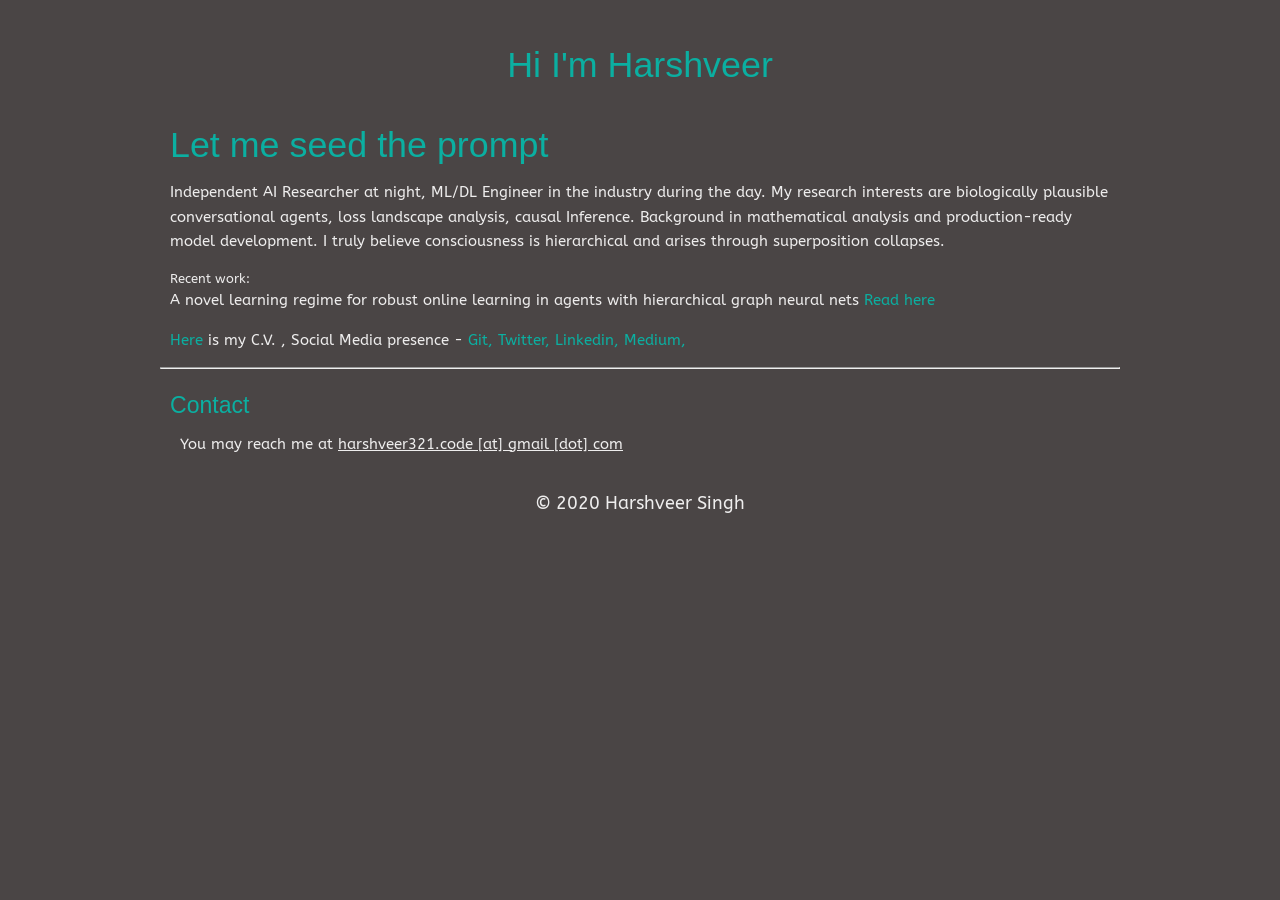
==== index.html @ df56042c "Update index.html" ====
<!DOCTYPE html>
<html lang="en">
<head>

  <meta charset="UTF-8" />
  <link href='http://fonts.googleapis.com/css?family=ABeeZee' rel='stylesheet' type='text/css' />
  <link href='http://fonts.googleapis.com/css?family=Enriqueta' rel='stylesheet' type='text/css' />
  <link rel="stylesheet" type="text/css" href="in-response.css" title="In Response" media="all" />
  <meta name="viewport" content="width=device-width, initial-scale=0.6" />
  <title>Harshveer</title>
</head>

<body class="light">
<div id="layout">
 
  <div class="row">
    <div class="col c12">
      <h2 class="aligncenter">Hi I'm Harshveer</h1>
    </div>
  </div>

  <div class="row">
    <div class="col c12">
      <h2>Let me seed the prompt</h2>
      <p>Independent AI Researcher at night, ML/DL Engineer in the industry during the day. My research interests are biologically plausible conversational agents, loss landscape analysis, causal Inference. Background in mathematical analysis and production-ready model development.
I truly believe consciousness is hierarchical and arises through superposition collapses.</p>
        Recent work:
        <ol>
        <li>A novel learning regime for robust online learning in agents with hierarchical graph neural nets <a href="https://github.com/llStringll/motherAI/blob/main/smashkarts_summary.md">Read here</a></li>
        </ol>
      <p><a href="docs/harshveer_singh.pdf">Here</a> is my C.V. , Social Media presence - 
        <a href="https://github.com/llStringll">Git, </a>
        <a href="https://twitter.com/stringharsh">Twitter, </a>
        <a href="https://www.linkedin.com/in/llharshveer-singhll/">Linkedin, </a>
        <a href="https://medium.com/@harshveer_singh">Medium, </a>
                  </p>
    </div>
  </div>
  <hr>

  <div class="row">
    <div class="col c12">
      <h3>Contact</h3>
      <div class="col c10">
        <p>You may reach me at <u>harshveer321.code [at] gmail [dot] com</u></p>
      </div>
    </div>
  </div>
 </div>
  <div class="row">
    <div class="col c12 aligncenter">
      <p><span class="larger">&copy; 2020 Harshveer Singh</span><br />
    </div>
  </div>
 </div>
</body>
</html>
---- in-response.css ----
*{margin:0; padding:0;}

/* General styles */
body {background:#000 url(images/background2.jpg) top center no-repeat; color:#ccc; font:80% "ABeeZee",Tahoma,sans-serif; line-height:1.5em;}
a {color:#d06060; text-decoration:none; font-weight:400;}
a:hover {text-decoration:underline;}
p,ul,ol,dl {margin:0 0 15px 0; line-height:1.6em; font-size:1.2em;}
h1 {color:#888; font-size:4.6em; margin-bottom:0;}
h1 a {text-transform:none; font-weight:400;}
h1 a:hover {text-decoration:none; color:#eee;}
h2 {font-size:2.8em; color:#333; margin:0 0 10px;}
h3 {font-size:1.8em; margin:0 0 10px 0;}
h1,h2,h3 {font-family: 'Roboto', sans-serif; color:#d06060; font-weight:400; line-height:1.4em;}

/* Main layout container */
#layout {margin:40px auto 0; width:960px;}
body.wider #layout {margin:40px auto 0; width:1200px;}

/* Footer */
#footer {background:#0a0a0a url(images/insidebg.jpg) top center no-repeat;}
#footer .col {color:#555; border-top:1px dotted #1a1a1a; padding:20px 0;}
#footer p {text-align:center;}
#footer a {color:#555; font-weight:400; text-decoration:none; border-bottom:1px dotted #333;}
#footer a:hover {color:#aaa; text-decoration:none; border-bottom:1px dotted #888;}

/* Grid classes, fixed width, 960px with 12 columns */
.col {float:left; margin:0 10px; overflow:hidden; float:left; display:inline;}
.col img {max-width:100%;}
.row {width:960px; margin:20px auto 0; overflow:hidden;}
.row .row {margin:0 -10px; width:auto;	display:inline-block;}
.c1 {width:60px;}
.c2 {width:140px;}
.c3 {width:220px;}
.c4 {width:300px;}
.c5 {width:380px;}
.c6 {width:460px;}
.c7 {width:540px;}
.c8 {width:620px;}
.c9 {width:700px;}
.c10 {width:780px;}
.c11 {width:860px;}
.c12 {width:940px;}

/* Grid classes, fixed width, 1200px with 12 columns - add class="wider" to the <body> element to use this */
body.wider .row {width:1200px;}
body.wider .c1 {width:80px;}
body.wider .c2 {width:180px;}
body.wider .c3 {width:280px;}
body.wider .c4 {width:380px;}
body.wider .c5 {width:480px;}
body.wider .c6 {width:580px;}
body.wider .c7 {width:680px;}
body.wider .c8 {width:780px;}
body.wider .c9 {width:880px;}
body.wider .c10 {width:980px;}
body.wider .c11 {width:1080px;}
body.wider .c12 {width:1180px;}

/* Menu list styles */
ul.menu {list-style:none; margin:0; padding:10px 0; border-top:1px solid #333;}
ul.menu li {list-style:none; text-align:center; font-size:1.2em; margin:0 0 10px; padding:0 0 8px 0; color:#888; border-bottom:1px solid #333;}
ul.menu li a {font-size:1.2em; font-weight:400;}
ul.menu li a:hover {color:#eee; text-decoration:none;}

/* Additional text classes */
.slogan {color:#bbb; font-size:1.2em;}
.alignleft {text-align:left;}
.alignright {text-align:right;}
.aligncenter {text-align:center;}
.alignjustify {text-align:justify;}
.nomargin {margin:0; padding:0;}
.separator {height:100px; margin:0; padding:0; background: #0a0a0a url(images/insidebg2.jpg) bottom center no-repeat; border-bottom:1px dotted #1a1a1a;}
.larger {font-size:1.2em;}
.smaller {font-size:0.9em;}
.spacer {margin:0 20px;}
.clear {clear:both;}
.hide {display:none;}
.border {border:1px solid red;}
body .navmenu a {font-size:1.4em;}

/* Light styles, apply by using class="light" on the body HTML element */
body.light {background:#4a4545 url(images/background.jpg) top center no-repeat; color:#eeeded;}
body.light a {color:#0bafa1;}
body.light a:hover {color:#555;}
body.light h1 {color:#888; font-size:4.6em; margin-bottom:0;}
body.light h1 a:hover {color:#303030;}
body.light h2 {color:#555;}
body.light h1, body.light h2, body.light h3 {color:#0bafa1;}
body.light ul.menu {border-top:1px solid #ddd;}
body.light ul.menu li {border-bottom:1px solid #ddd;}
body.light ul.menu li a:hover {color:#333;}
body.light .separator {background: #f5f5f5 url(images/insidebg2-light.jpg) bottom center no-repeat; border-bottom:1px dotted #ccc;}
body.light .slogan {color:#888;}
body.light #footer {background:#f5f5f5 url(images/insidebg-light.jpg) top center no-repeat;}
body.light #footer .col {color:#555; border-top:1px dotted #ccc;}
body.light #footer a {color:#555; border-bottom:1px dotted #ddd;}
body.light #footer a:hover {color:#444; border-bottom:1px dotted #eee;}
body.light .navmenu a {font-size:1.4em;}

/* Alternate colors, apply by adding class="blue" (or any of the other available colors) to the body HTML element */
body.blue a {color:#3288a8;}
body.blue h1, body.blue h2, body.blue h3 {color:#3288a8;}
body.grey a {color:#666;}
body.grey h1, body.grey h2, body.grey h3 {color:#666;}

.navmenu a {font-size:1.2em; margin: 0 20px;}

div.thumbnails img {width:160px; margin:0 10px 10px 0; border-radius:12px;}
div.thumbnails img.last {margin-right:0;}

.headerimage img {border-radius:12px;}

@media only screen and (max-width : 960px){
#layout, body.wider #layout {width:auto; margin:0; padding:20px;}
.row {width:100%;}
.col {margin:0 0 20px 0;}
.c1, .c2, .c3, .c4, .c5, .c6, .c7, .c8, .c9, .c10, .c11, .c12 {width:100%;}
h1 {margin:-15px auto 5px; line-height:1.4em;}
body .navmenu {margin:0px 0 -15px;}
body .navmenu a {font-size:1.4em; display:inline-block; line-height:2.0em;padding:7px 12px; margin:0 10px 8px 0; background-color:#111; border:1px solid #222; border-radius:10px;}
body.light .navmenu a {font-size:1.4em; display:inline-block; line-height:2.0em;padding:7px 12px; margin:0 10px 8px 0; background-color:#fff; border:1px solid #eee; border-radius:10px;}
body .navmenu a.current {border-color:#444;}
body.light .navmenu a.current {border-color:#ddd;}
.headerimage img {width:100%; height:auto;}
div.thumbnails img {width:24%; margin:0;}
div.thumbnails img.last {margin-right:0;}
}
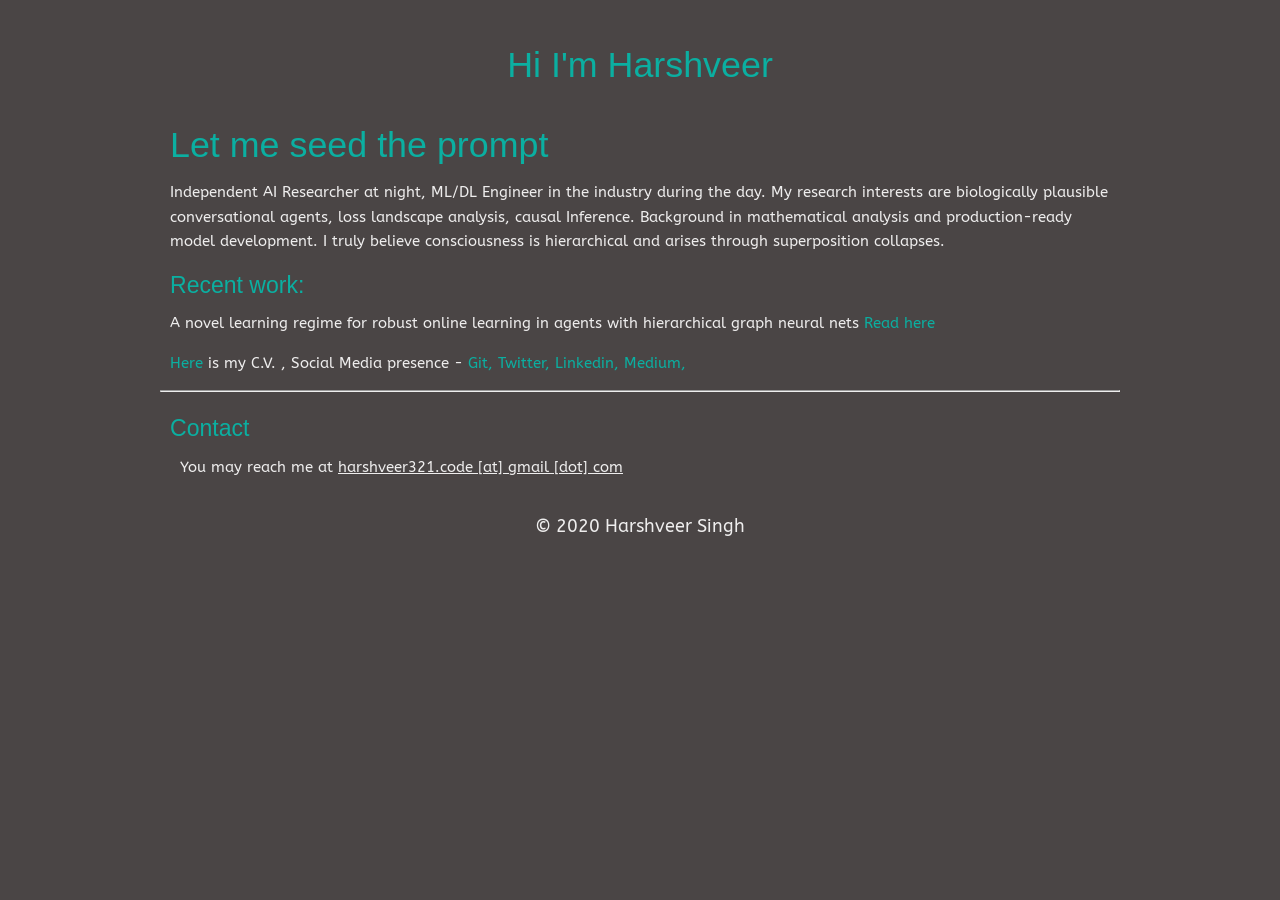
==== commit da4d7edc: "Update index.html" ====
--- a/index.html
+++ b/index.html
@@ -24,10 +24,12 @@
       <h2>Let me seed the prompt</h2>
       <p>Independent AI Researcher at night, ML/DL Engineer in the industry during the day. My research interests are biologically plausible conversational agents, loss landscape analysis, causal Inference. Background in mathematical analysis and production-ready model development.
 I truly believe consciousness is hierarchical and arises through superposition collapses.</p>
-        Recent work:
+        <p><section>
+        <h3>Recent work:</h3>
         <ol>
         <li>A novel learning regime for robust online learning in agents with hierarchical graph neural nets <a href="https://github.com/llStringll/motherAI/blob/main/smashkarts_summary.md">Read here</a></li>
         </ol>
+        </section></p>
       <p><a href="docs/harshveer_singh.pdf">Here</a> is my C.V. , Social Media presence - 
         <a href="https://github.com/llStringll">Git, </a>
         <a href="https://twitter.com/stringharsh">Twitter, </a>
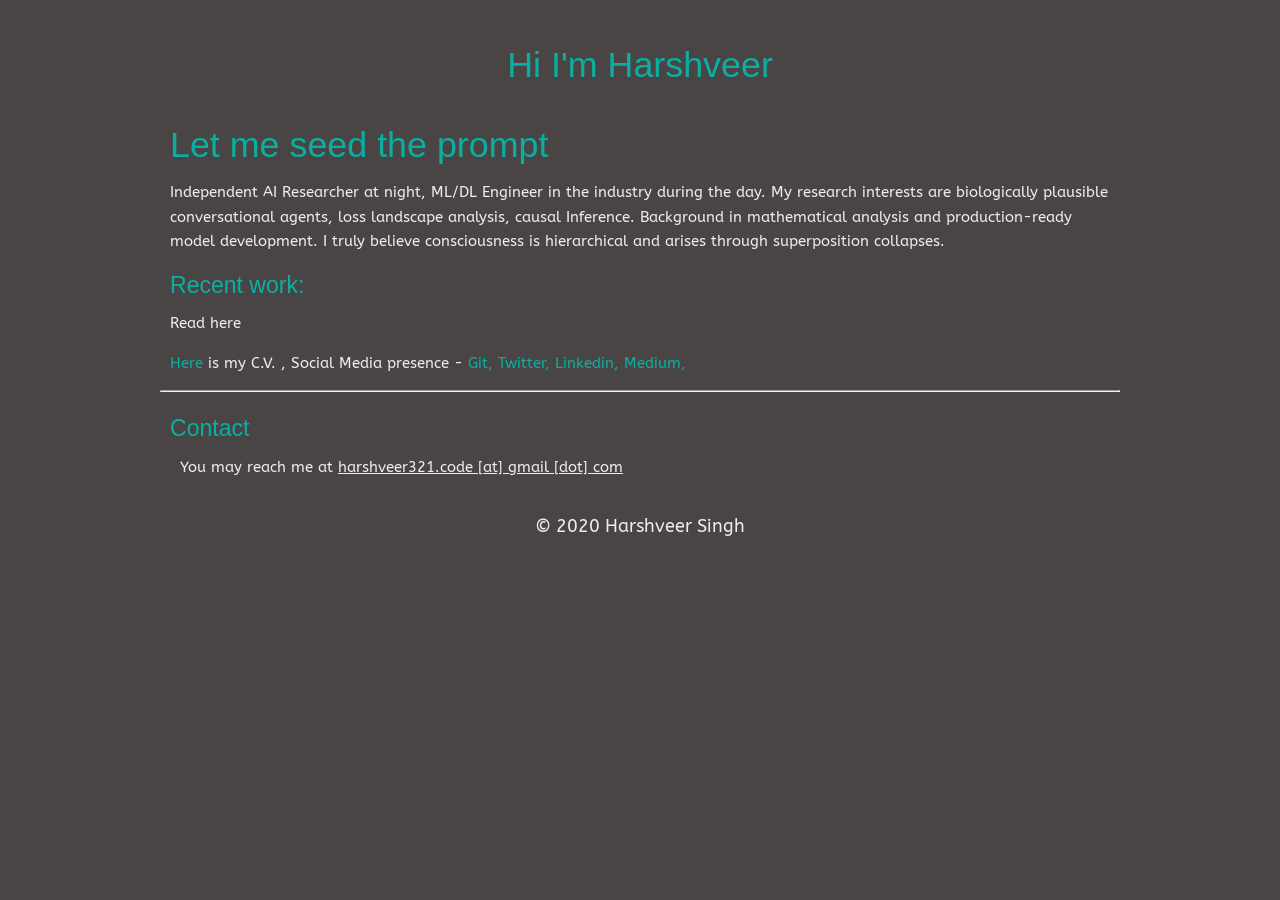
==== commit 64fea275: "Update index.html" ====
--- a/index.html
+++ b/index.html
@@ -3,8 +3,8 @@
 <head>
 
   <meta charset="UTF-8" />
-  <link href='http://fonts.googleapis.com/css?family=ABeeZee' rel='stylesheet' type='text/css' />
-  <link href='http://fonts.googleapis.com/css?family=Enriqueta' rel='stylesheet' type='text/css' />
+  <link href='https://fonts.googleapis.com/css?family=ABeeZee' rel='stylesheet' type='text/css' />
+  <link href='https://fonts.googleapis.com/css?family=Enriqueta' rel='stylesheet' type='text/css' />
   <link rel="stylesheet" type="text/css" href="in-response.css" title="In Response" media="all" />
   <meta name="viewport" content="width=device-width, initial-scale=0.6" />
   <title>Harshveer</title>
@@ -24,12 +24,12 @@
       <h2>Let me seed the prompt</h2>
       <p>Independent AI Researcher at night, ML/DL Engineer in the industry during the day. My research interests are biologically plausible conversational agents, loss landscape analysis, causal Inference. Background in mathematical analysis and production-ready model development.
 I truly believe consciousness is hierarchical and arises through superposition collapses.</p>
-        <p><section>
+        <section>
         <h3>Recent work:</h3>
-        <ol>
+        <ul class="menu>
         <li>A novel learning regime for robust online learning in agents with hierarchical graph neural nets <a href="https://github.com/llStringll/motherAI/blob/main/smashkarts_summary.md">Read here</a></li>
-        </ol>
-        </section></p>
+        </ul>
+        </section>
       <p><a href="docs/harshveer_singh.pdf">Here</a> is my C.V. , Social Media presence - 
         <a href="https://github.com/llStringll">Git, </a>
         <a href="https://twitter.com/stringharsh">Twitter, </a>
--- a/in-response.css
+++ b/in-response.css
@@ -1,7 +1,7 @@
 *{margin:0; padding:0;}
 
 /* General styles */
-body {background:#000 url(images/background2.jpg) top center no-repeat; color:#ccc; font:80% "ABeeZee",Tahoma,sans-serif; line-height:1.5em;}
+body {background:#000 top center no-repeat; color:#ccc; font:80% "ABeeZee",Tahoma,sans-serif; line-height:1.5em;}
 a {color:#d06060; text-decoration:none; font-weight:400;}
 a:hover {text-decoration:underline;}
 p,ul,ol,dl {margin:0 0 15px 0; line-height:1.6em; font-size:1.2em;}
@@ -17,7 +17,7 @@
 body.wider #layout {margin:40px auto 0; width:1200px;}
 
 /* Footer */
-#footer {background:#0a0a0a url(images/insidebg.jpg) top center no-repeat;}
+#footer {background:#0a0a0a top center no-repeat;}
 #footer .col {color:#555; border-top:1px dotted #1a1a1a; padding:20px 0;}
 #footer p {text-align:center;}
 #footer a {color:#555; font-weight:400; text-decoration:none; border-bottom:1px dotted #333;}
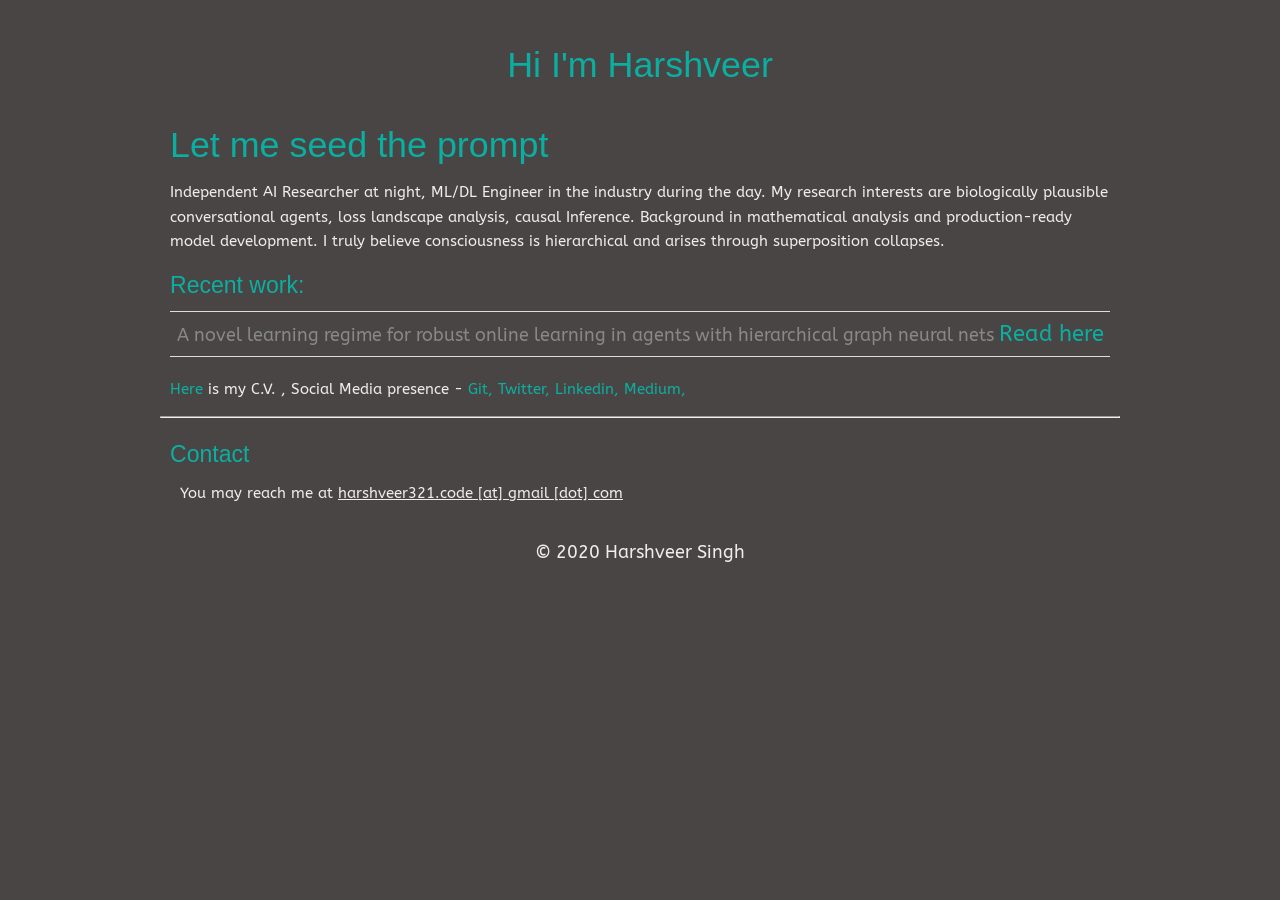
==== commit 8f082689: "Update index.html" ====
--- a/index.html
+++ b/index.html
@@ -26,7 +26,7 @@
 I truly believe consciousness is hierarchical and arises through superposition collapses.</p>
         <section>
         <h3>Recent work:</h3>
-        <ul class="menu>
+        <ul class="menu">
         <li>A novel learning regime for robust online learning in agents with hierarchical graph neural nets <a href="https://github.com/llStringll/motherAI/blob/main/smashkarts_summary.md">Read here</a></li>
         </ul>
         </section>
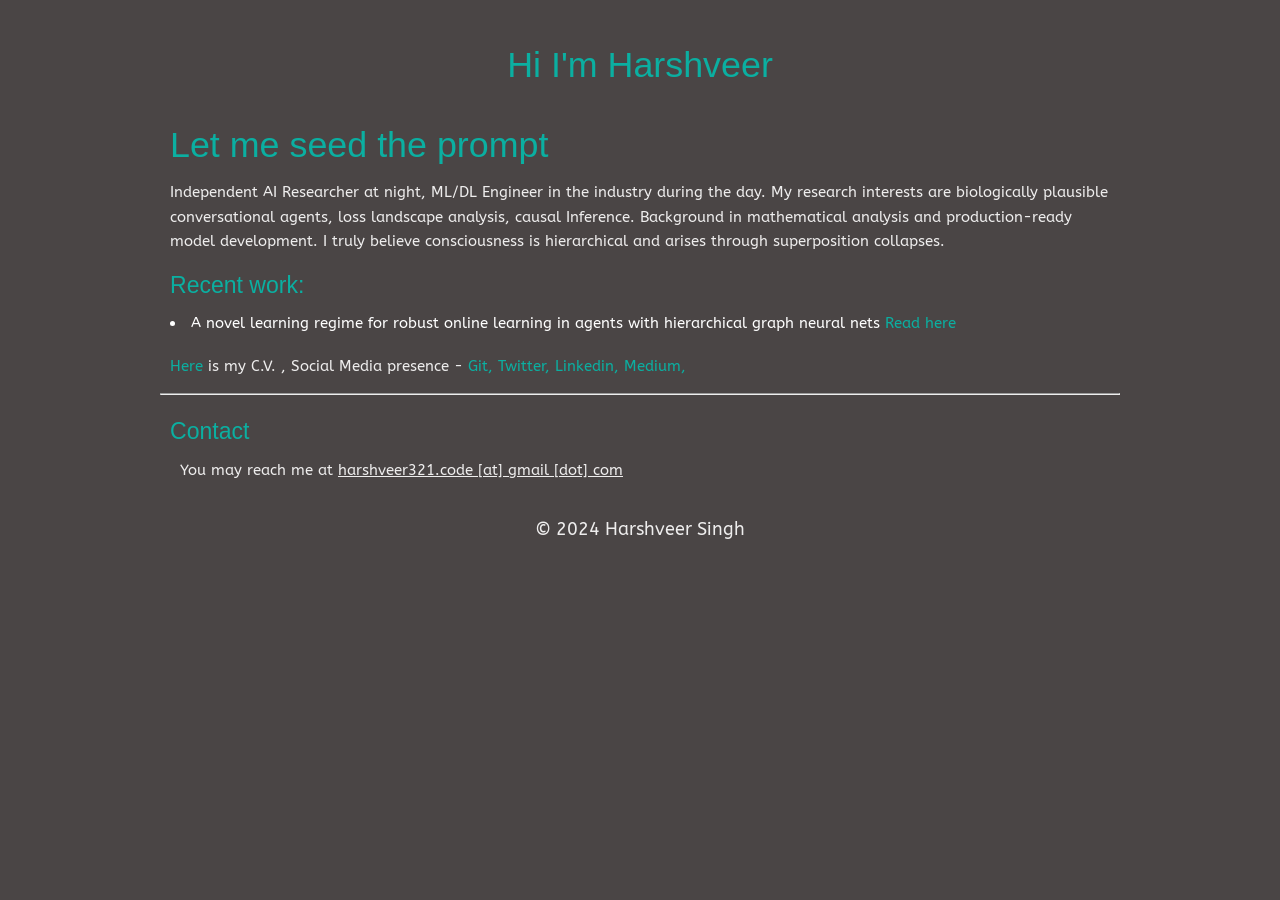
==== commit e655de3a: "Update index.html" ====
--- a/index.html
+++ b/index.html
@@ -51,7 +51,7 @@
  </div>
   <div class="row">
     <div class="col c12 aligncenter">
-      <p><span class="larger">&copy; 2020 Harshveer Singh</span><br />
+      <p><span class="larger">&copy; 2024 Harshveer Singh</span><br />
     </div>
   </div>
  </div>
--- a/in-response.css
+++ b/in-response.css
@@ -57,9 +57,9 @@
 body.wider .c12 {width:1180px;}
 
 /* Menu list styles */
-ul.menu {list-style:none; margin:0; padding:10px 0; border-top:1px solid #333;}
-ul.menu li {list-style:none; text-align:center; font-size:1.2em; margin:0 0 10px; padding:0 0 8px 0; color:#888; border-bottom:1px solid #333;}
-ul.menu li a {font-size:1.2em; font-weight:400;}
+ul.menu {list-style-position:inside;list-style-type:disc; margin:0; padding:0; border-top:0px solid #333;}
+ul.menu li {font-size:1em; margin:0 0 10px; padding:0 0 8px 0; color:white; border-bottom:0px solid #333;}
+ul.menu li a {font-size:1em;}
 ul.menu li a:hover {color:#eee; text-decoration:none;}
 
 /* Additional text classes */
@@ -69,7 +69,7 @@
 .aligncenter {text-align:center;}
 .alignjustify {text-align:justify;}
 .nomargin {margin:0; padding:0;}
-.separator {height:100px; margin:0; padding:0; background: #0a0a0a url(images/insidebg2.jpg) bottom center no-repeat; border-bottom:1px dotted #1a1a1a;}
+.separator {height:100px; margin:0; padding:0; background: #0a0a0a bottom center no-repeat; border-bottom:1px dotted #1a1a1a;}
 .larger {font-size:1.2em;}
 .smaller {font-size:0.9em;}
 .spacer {margin:0 20px;}
@@ -79,19 +79,19 @@
 body .navmenu a {font-size:1.4em;}
 
 /* Light styles, apply by using class="light" on the body HTML element */
-body.light {background:#4a4545 url(images/background.jpg) top center no-repeat; color:#eeeded;}
+body.light {background:#4a4545 top center no-repeat; color:#eeeded;}
 body.light a {color:#0bafa1;}
 body.light a:hover {color:#555;}
 body.light h1 {color:#888; font-size:4.6em; margin-bottom:0;}
 body.light h1 a:hover {color:#303030;}
 body.light h2 {color:#555;}
 body.light h1, body.light h2, body.light h3 {color:#0bafa1;}
-body.light ul.menu {border-top:1px solid #ddd;}
-body.light ul.menu li {border-bottom:1px solid #ddd;}
+body.light ul.menu {list-style-position:inside;border-top:0px solid #ddd;}
+body.light ul.menu li {border-bottom:0px solid #ddd;}
 body.light ul.menu li a:hover {color:#333;}
-body.light .separator {background: #f5f5f5 url(images/insidebg2-light.jpg) bottom center no-repeat; border-bottom:1px dotted #ccc;}
+body.light .separator {background: #f5f5f5 bottom center no-repeat; border-bottom:1px dotted #ccc;}
 body.light .slogan {color:#888;}
-body.light #footer {background:#f5f5f5 url(images/insidebg-light.jpg) top center no-repeat;}
+body.light #footer {background:#f5f5f5 top center no-repeat;}
 body.light #footer .col {color:#555; border-top:1px dotted #ccc;}
 body.light #footer a {color:#555; border-bottom:1px dotted #ddd;}
 body.light #footer a:hover {color:#444; border-bottom:1px dotted #eee;}
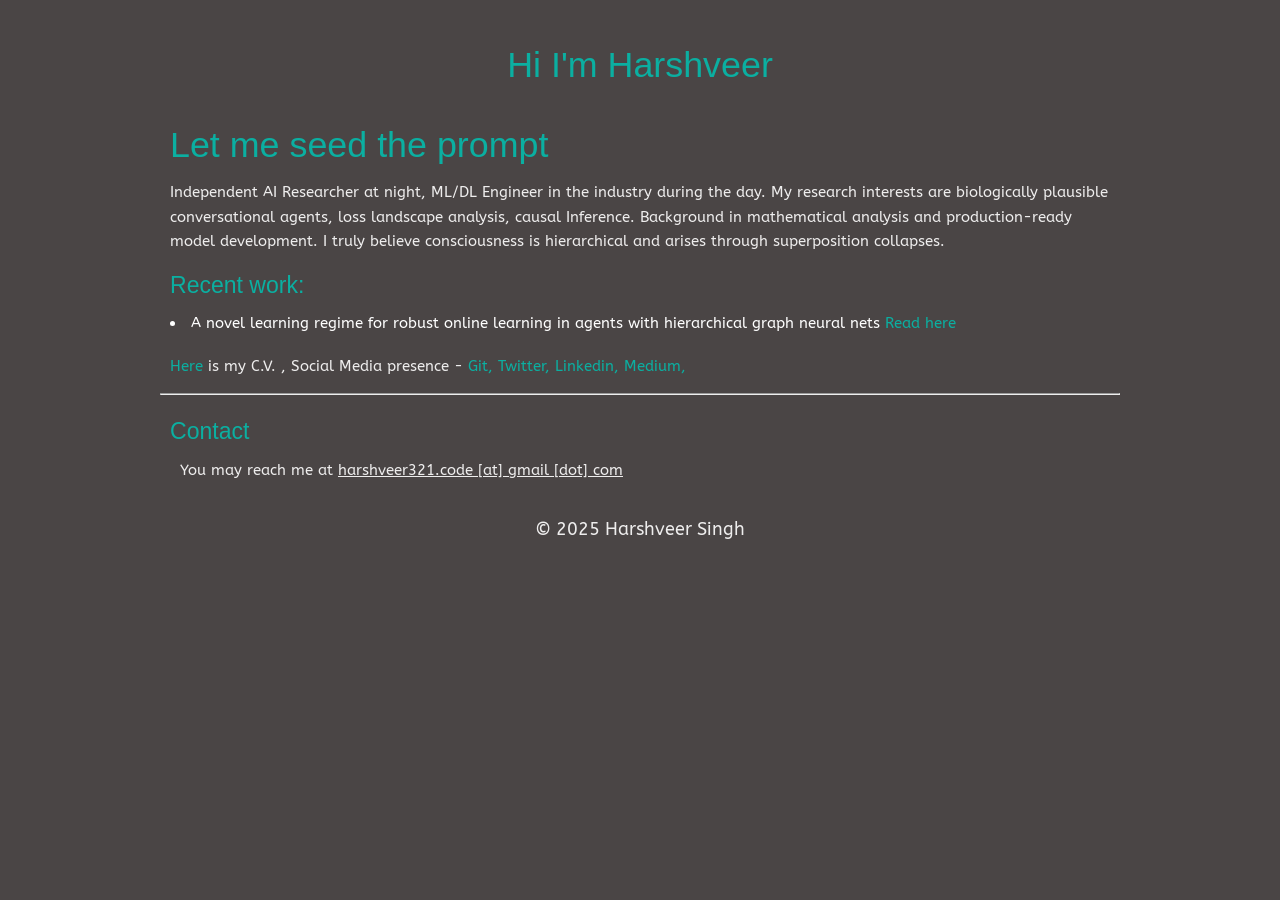
==== commit 4fa4ebd6: "Update index.html" ====
--- a/index.html
+++ b/index.html
@@ -51,7 +51,7 @@
  </div>
   <div class="row">
     <div class="col c12 aligncenter">
-      <p><span class="larger">&copy; 2024 Harshveer Singh</span><br />
+      <p><span class="larger">&copy; 2025 Harshveer Singh</span><br />
     </div>
   </div>
  </div>
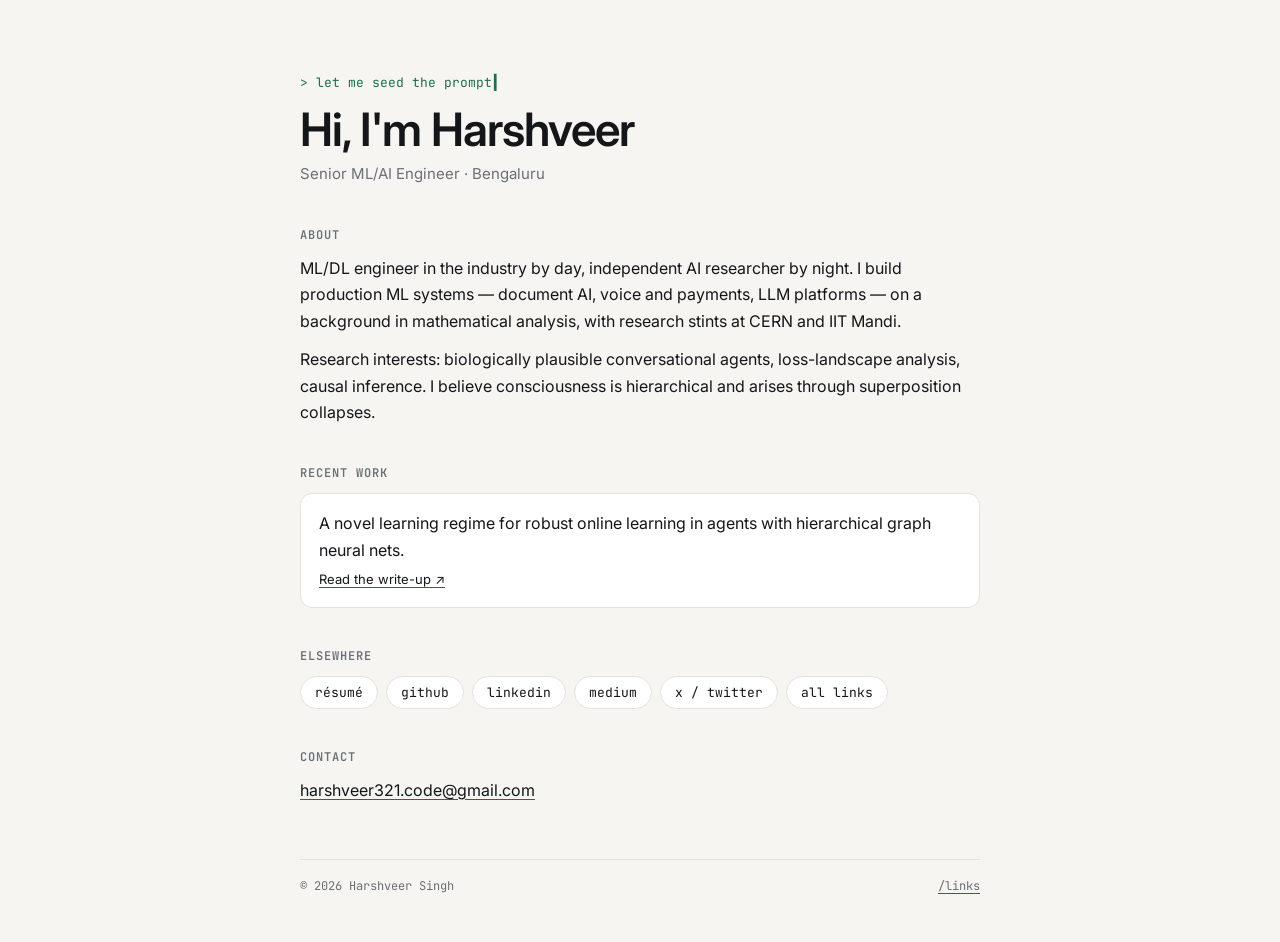
==== commit b27cc66b: "Add /links card + QR, refresh homepage and résumé" ====
--- a/index.html
+++ b/index.html
@@ -1,59 +1,86 @@
-<!DOCTYPE html>
+<!doctype html>
 <html lang="en">
 <head>
+<meta charset="utf-8">
+<meta name="viewport" content="width=device-width, initial-scale=1">
+<title>Harshveer Singh</title>
+<meta name="description" content="Harshveer Singh — Senior ML/AI Engineer and independent AI researcher.">
+<meta property="og:title" content="Harshveer Singh">
+<meta property="og:description" content="Senior ML/AI Engineer · independent AI researcher">
+<meta property="og:url" content="https://llstringll.github.io/">
+<link rel="preconnect" href="https://fonts.googleapis.com">
+<link href="https://fonts.googleapis.com/css2?family=JetBrains+Mono:wght@400;600&family=Inter:wght@400;500;600&display=swap" rel="stylesheet">
+<style>
+  :root{--bg:#f6f5f1;--fg:#14161a;--muted:#6b6f76;--line:#e4e2dc;--accent:#1f6f4a;--card:#fff}
+  @media (prefers-color-scheme: dark){
+    :root{--bg:#0d0f12;--fg:#e9eaec;--muted:#8a8f98;--line:#23272e;--accent:#5fd49a;--card:#15181d}
+  }
+  *{box-sizing:border-box;margin:0;padding:0}
+  body{background:var(--bg);color:var(--fg);font:16px/1.65 Inter,system-ui,sans-serif;padding:0 16px}
+  main{max-width:680px;margin:0 auto;padding:72px 0 48px}
+  .mono{font-family:'JetBrains Mono',monospace}
+  .prompt{color:var(--accent);font-size:13px}
+  .prompt::after{content:"▍";animation:b 1s steps(1) infinite;margin-left:2px}
+  @keyframes b{50%{opacity:0}}
+  @media (prefers-reduced-motion: reduce){.prompt::after{animation:none}}
+  h1{font-size:clamp(32px,7vw,46px);font-weight:600;letter-spacing:-.02em;line-height:1.15;margin:10px 0 6px}
+  .role{color:var(--muted);font-size:15px}
+  section{margin-top:40px}
+  h2{font:600 12px 'JetBrains Mono',monospace;text-transform:uppercase;letter-spacing:.08em;color:var(--muted);margin-bottom:12px}
+  p+p{margin-top:12px}
+  a{color:var(--fg);text-decoration:underline;text-decoration-color:var(--accent);text-underline-offset:3px}
+  a:hover{color:var(--accent)}
+  .work{border:1px solid var(--line);background:var(--card);border-radius:12px;padding:16px 18px}
+  .work small{display:block;color:var(--muted);margin-top:6px;font-size:13px}
+  ul.links{list-style:none;display:flex;flex-wrap:wrap;gap:8px}
+  ul.links a{display:inline-block;padding:7px 14px;border:1px solid var(--line);border-radius:999px;
+    text-decoration:none;font:13px 'JetBrains Mono',monospace;background:var(--card)}
+  ul.links a:hover{border-color:var(--accent)}
+  footer{margin-top:56px;padding-top:18px;border-top:1px solid var(--line);color:var(--muted);font:12px 'JetBrains Mono',monospace;display:flex;justify-content:space-between;flex-wrap:wrap;gap:8px}
+  footer a{color:var(--muted)}
+</style>
+</head>
+<body>
+<main>
+  <p class="prompt mono">&gt; let me seed the prompt</p>
+  <h1>Hi, I'm Harshveer</h1>
+  <p class="role">Senior ML/AI Engineer · Bengaluru</p>
 
-  <meta charset="UTF-8" />
-  <link href='https://fonts.googleapis.com/css?family=ABeeZee' rel='stylesheet' type='text/css' />
-  <link href='https://fonts.googleapis.com/css?family=Enriqueta' rel='stylesheet' type='text/css' />
-  <link rel="stylesheet" type="text/css" href="in-response.css" title="In Response" media="all" />
-  <meta name="viewport" content="width=device-width, initial-scale=0.6" />
-  <title>Harshveer</title>
-</head>
+  <section>
+    <h2>About</h2>
+    <p>ML/DL engineer in the industry by day, independent AI researcher by night. I build production ML systems — document AI, voice and payments, LLM platforms — on a background in mathematical analysis, with research stints at CERN and IIT Mandi.</p>
+    <p>Research interests: biologically plausible conversational agents, loss-landscape analysis, causal inference. I believe consciousness is hierarchical and arises through superposition collapses.</p>
+  </section>
 
-<body class="light">
-<div id="layout">
- 
-  <div class="row">
-    <div class="col c12">
-      <h2 class="aligncenter">Hi I'm Harshveer</h1>
+  <section>
+    <h2>Recent work</h2>
+    <div class="work">
+      A novel learning regime for robust online learning in agents with hierarchical graph neural nets.
+      <small><a href="https://github.com/llStringll/motherAI/blob/main/smashkarts_summary.md" target="_blank" rel="noopener">Read the write-up ↗</a></small>
     </div>
-  </div>
+  </section>
 
-  <div class="row">
-    <div class="col c12">
-      <h2>Let me seed the prompt</h2>
-      <p>Independent AI Researcher at night, ML/DL Engineer in the industry during the day. My research interests are biologically plausible conversational agents, loss landscape analysis, causal Inference. Background in mathematical analysis and production-ready model development.
-I truly believe consciousness is hierarchical and arises through superposition collapses.</p>
-        <section>
-        <h3>Recent work:</h3>
-        <ul class="menu">
-        <li>A novel learning regime for robust online learning in agents with hierarchical graph neural nets <a href="https://github.com/llStringll/motherAI/blob/main/smashkarts_summary.md">Read here</a></li>
-        </ul>
-        </section>
-      <p><a href="docs/harshveer_singh.pdf">Here</a> is my C.V. , Social Media presence - 
-        <a href="https://github.com/llStringll">Git, </a>
-        <a href="https://twitter.com/stringharsh">Twitter, </a>
-        <a href="https://www.linkedin.com/in/llharshveer-singhll/">Linkedin, </a>
-        <a href="https://medium.com/@harshveer_singh">Medium, </a>
-                  </p>
-    </div>
-  </div>
-  <hr>
+  <section>
+    <h2>Elsewhere</h2>
+    <ul class="links">
+      <li><a href="/docs/harshveer_singh.pdf" target="_blank" rel="noopener">résumé</a></li>
+      <li><a href="https://github.com/llStringll" target="_blank" rel="noopener">github</a></li>
+      <li><a href="https://www.linkedin.com/in/llharshveer-singhll/" target="_blank" rel="noopener">linkedin</a></li>
+      <li><a href="https://medium.com/@harshveer_singh" target="_blank" rel="noopener">medium</a></li>
+      <li><a href="https://twitter.com/stringharsh" target="_blank" rel="noopener">x / twitter</a></li>
+      <li><a href="/links/">all links</a></li>
+    </ul>
+  </section>
 
-  <div class="row">
-    <div class="col c12">
-      <h3>Contact</h3>
-      <div class="col c10">
-        <p>You may reach me at <u>harshveer321.code [at] gmail [dot] com</u></p>
-      </div>
-    </div>
-  </div>
- </div>
-  <div class="row">
-    <div class="col c12 aligncenter">
-      <p><span class="larger">&copy; 2025 Harshveer Singh</span><br />
-    </div>
-  </div>
- </div>
+  <section>
+    <h2>Contact</h2>
+    <p><a id="mail" href="#">harshveer321.code [at] gmail [dot] com</a></p>
+  </section>
+
+  <footer><span>© 2026 Harshveer Singh</span><a href="/links/">/links</a></footer>
+</main>
+<script>
+  (function(){var e='harshveer321.code'+'@'+'gmail.com',a=document.getElementById('mail');a.href='mailto:'+e;a.textContent=e;})();
+</script>
 </body>
 </html>
